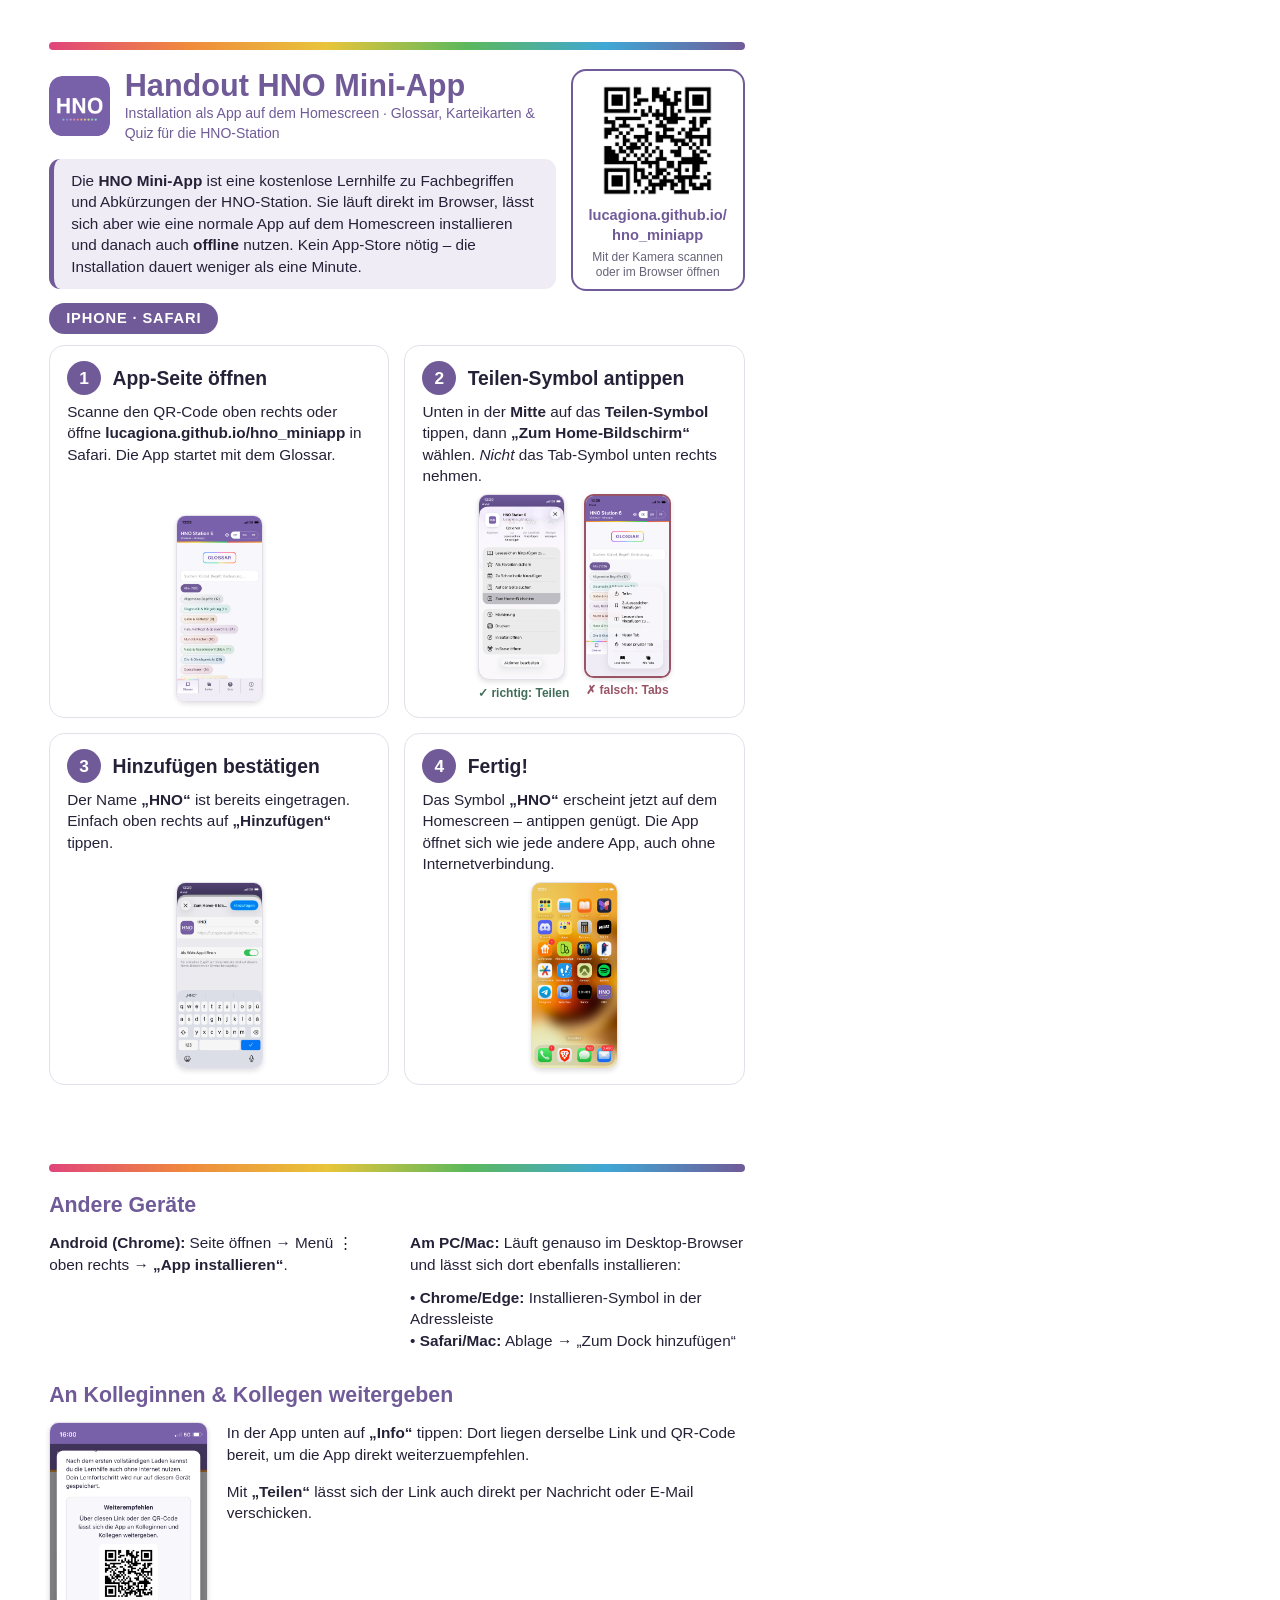
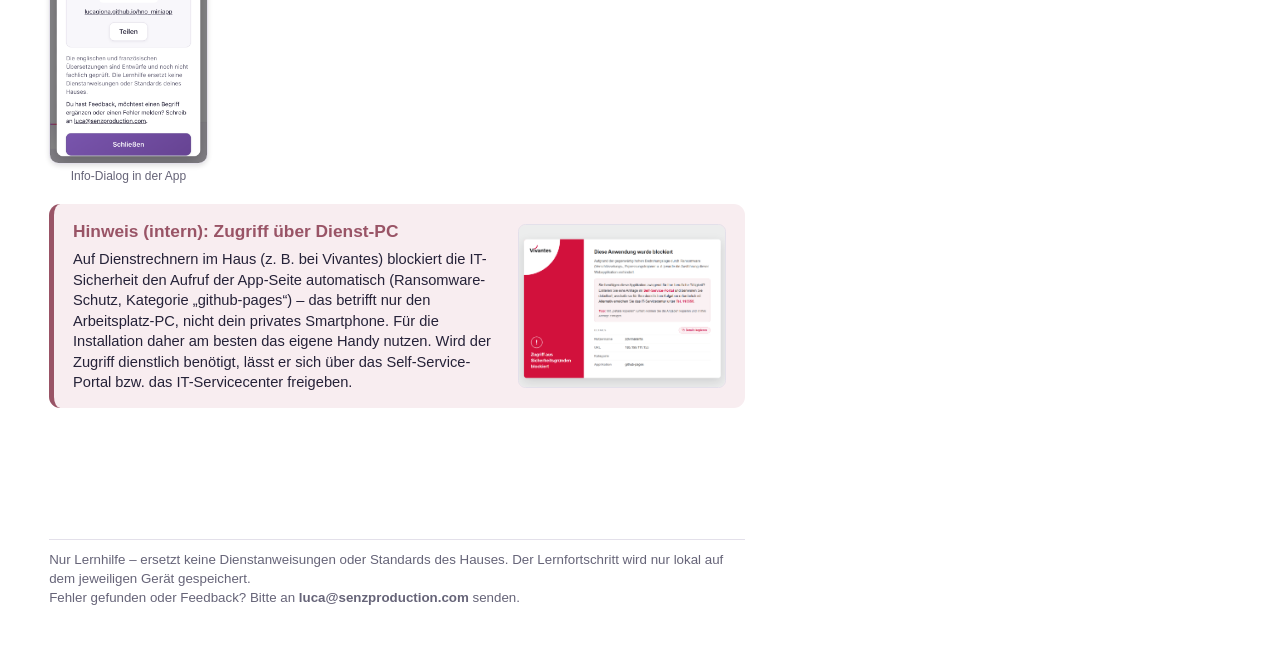
==== Handout/handout.html @ 230d3602 "Handout überarbeitet" ====
<!doctype html>
<!-- Quelle für Handout_HNO_Mini_App.pdf (2 Seiten A4).
     PDF erzeugen:
     "/Applications/Google Chrome.app/Contents/MacOS/Google Chrome" --headless --no-pdf-header-footer \
       --print-to-pdf=Handout/Handout_HNO_Mini_App.pdf Handout/handout.html -->
<html lang="de">
<head>
<meta charset="utf-8">
<title>Handout HNO Mini-App</title>
<style>
  @page { size: A4; margin: 0; }
  :root {
    --text: #252238; --muted: #666478; --line: #e3e0ea;
    --brand: #705b98; --brand-soft: #f0ecf6;
    --warn: #8a5a1b; --warn-soft: #fbf3e2;
    --bad: #995466; --bad-soft: #f8edf0;
  }
  * { box-sizing: border-box; }
  html, body { margin: 0; }
  body {
    font-family: -apple-system, "Helvetica Neue", Helvetica, Arial, sans-serif;
    color: var(--text); font-size: 11.5pt; line-height: 1.4;
    -webkit-print-color-adjust: exact; print-color-adjust: exact;
  }
  .page {
    width: 210mm; height: 297mm; padding: 11mm 13mm 10mm;
    display: flex; flex-direction: column; overflow: hidden;
    page-break-after: always; break-after: page;
  }
  .page:last-child { page-break-after: auto; break-after: auto; }
  .page > * { flex-shrink: 0; }
  .rainbow {
    height: 2.2mm; border-radius: 2mm; margin-bottom: 5mm;
    background: linear-gradient(90deg, #e0457b, #f08a3c, #e8c53a, #5cb85c, #3fa7d6, #705b98);
  }
  b { font-weight: 700; }

  header { display: flex; align-items: center; gap: 4mm; margin-bottom: 4mm; }
  header img { width: 16mm; height: 16mm; border-radius: 3.5mm; }
  h1 { margin: 0; font-size: 23pt; color: var(--brand); line-height: 1.1; }
  .sub { color: var(--brand); font-size: 10.5pt; margin-top: .5mm; }

  .top { display: grid; grid-template-columns: 1fr auto; gap: 4mm; margin-bottom: 3mm; }
  .intro {
    background: var(--brand-soft); border-left: 1.5mm solid var(--brand);
    border-radius: 3mm; padding: 3mm 4.5mm; align-self: stretch;
    
  }
  .pill {
    display: inline-block; align-self: flex-start; background: var(--brand); color: #fff;
    font-weight: 700; font-size: 11pt; letter-spacing: .06em;
    padding: 1.4mm 4.5mm; border-radius: 10mm; margin-bottom: 3mm;
  }

  .steps { display: grid; grid-template-columns: 1fr 1fr; grid-template-rows: auto auto; align-content: space-between; gap: 4mm; flex: 1 1 0; min-height: 0; }
  .step {
    border: .35mm solid var(--line); border-radius: 4mm; padding: 4mm 4.5mm;
    display: flex; flex-direction: column;
  }
  .step h2 { display: flex; align-items: center; gap: 3mm; margin: 0 0 1.5mm; font-size: 14.5pt; }
  .num {
    flex: none; width: 9mm; height: 9mm; border-radius: 50%; background: var(--brand); color: #fff;
    display: grid; place-items: center; font-size: 13pt; font-weight: 700;
  }
  .step p { margin: 0 0 2mm; }
  .shots { margin-top: auto; display: flex; justify-content: center; gap: 5mm; }
  .shot { width: 23mm; text-align: center; font-size: 9pt; color: var(--muted); }
  .shot img {
    width: 100%; display: block; border: .35mm solid var(--line); border-radius: 2.5mm;
    box-shadow: 0 .5mm 1.5mm rgba(0,0,0,.12);
  }
  .shot.wrong img { border: .6mm solid var(--bad); }
  .shot .cap { margin-top: 1.2mm; white-space: nowrap; }
  .shot.right .cap { color: #416d59; font-weight: 700; }
  .shot.wrong .cap { color: var(--bad); font-weight: 700; }

  h3 { font-size: 16pt; color: var(--brand); margin: 0 0 3mm; }
  .row { display: grid; grid-template-columns: 1fr 1fr; gap: 7mm; margin-bottom: 5mm; }
  .share { display: flex; gap: 5mm; align-items: flex-start; }
  .share .shot { width: 42mm; flex: none; }
  .qrbox {
    border: .6mm solid var(--brand); border-radius: 4mm; padding: 2.5mm 3mm;
    display: flex; flex-direction: column; align-items: center; justify-content: center;
    text-align: center; width: 46mm;
  }
  .qrbox img { width: 32mm; height: 32mm; }
  .qrbox .label { font-size: 9pt; color: var(--muted); line-height: 1.25; }
  .url { font-size: 11pt; font-weight: 700; color: var(--brand); margin: 1mm 0; word-break: break-all; }
  .other p { margin: 0 0 3mm; }
  .intern {
    background: var(--bad-soft); border-left: 1.5mm solid var(--bad); border-radius: 3mm;
    padding: 4mm 5mm; display: flex; gap: 5mm; align-items: center; margin-bottom: 6mm;
  }
  .intern h4 { margin: 0 0 1.5mm; color: var(--bad); font-size: 13pt; }
  .intern p { margin: 0; font-size: 11pt; }
  .intern img { width: 55mm; flex: none; border-radius: 2mm; border: .35mm solid var(--line); }
  footer {
    margin-top: auto; border-top: .35mm solid var(--line); padding-top: 3mm;
    color: var(--muted); font-size: 10pt;
  }
</style>
</head>
<body>

<section class="page">
  <div class="rainbow"></div>
  <div class="top">
  <div>
  <header>
    <img src="../icons/icon-192.png" alt="">
    <div>
      <h1>Handout HNO Mini-App</h1>
      <div class="sub">Installation als App auf dem Homescreen · Glossar, Karteikarten &amp; Quiz für die HNO-Station</div>
    </div>
  </header>

  <div class="intro"><div>
    Die <b>HNO Mini-App</b> ist eine kostenlose Lernhilfe zu Fachbegriffen und Abkürzungen der HNO-Station.
    Sie läuft direkt im Browser, lässt sich aber wie eine normale App auf dem Homescreen installieren und
    danach auch <b>offline</b> nutzen. Kein App-Store nötig – die Installation dauert weniger als eine Minute.
  </div></div>
  </div>
  <div class="qrbox">
    <img src="../qr-code.png" alt="QR-Code">
    <div>
      <div class="url">lucagiona.github.io/<wbr>hno_miniapp</div>
      <div class="label">Mit der Kamera scannen oder im Browser öffnen</div>
    </div>
  </div>
  </div>

  <div class="pill">IPHONE · SAFARI</div>

  <div class="steps">
    <div class="step">
      <h2><span class="num">1</span>App-Seite öffnen</h2>
      <p>Scanne den QR-Code oben rechts oder öffne <b>lucagiona.github.io/hno_miniapp</b> in Safari.
        Die App startet mit dem Glossar.</p>
      <div class="shots"><div class="shot"><img src="image002.png" alt=""></div></div>
    </div>

    <div class="step">
      <h2><span class="num">2</span>Teilen-Symbol antippen</h2>
      <p>Unten in der <b>Mitte</b> auf das <b>Teilen-Symbol</b> tippen, dann <b>„Zum Home-Bildschirm“</b>
        wählen. <i>Nicht</i> das Tab-Symbol unten rechts nehmen.</p>
      <div class="shots">
        <div class="shot right"><img src="image005.png" alt=""><div class="cap">✓ richtig: Teilen</div></div>
        <div class="shot wrong"><img src="image006.png" alt=""><div class="cap">✗ falsch: Tabs</div></div>
      </div>
    </div>

    <div class="step">
      <h2><span class="num">3</span>Hinzufügen bestätigen</h2>
      <p>Der Name <b>„HNO“</b> ist bereits eingetragen. Einfach oben rechts auf <b>„Hinzufügen“</b> tippen.</p>
      <div class="shots"><div class="shot"><img src="image004.png" alt=""></div></div>
    </div>

    <div class="step">
      <h2><span class="num">4</span>Fertig!</h2>
      <p>Das Symbol <b>„HNO“</b> erscheint jetzt auf dem Homescreen – antippen genügt. Die App öffnet sich wie
        jede andere App, auch ohne Internetverbindung.</p>
      <div class="shots"><div class="shot"><img src="image001.png" alt=""></div></div>
    </div>
  </div>
</section>

<section class="page">
  <div class="rainbow"></div>

  <div class="row">
    <div class="other">
      <h3>Andere Geräte</h3>
      <p><b>Android (Chrome):</b> Seite öffnen → Menü ⋮ oben rechts → <b>„App installieren“</b>.</p>
    </div>
    <div class="other">
      <h3>&nbsp;</h3>
      <p><b>Am PC/Mac:</b> Läuft genauso im Desktop-Browser und lässt sich dort ebenfalls installieren:</p>
      <p>• <b>Chrome/Edge:</b> Installieren-Symbol in der Adressleiste<br>
         • <b>Safari/Mac:</b> Ablage → „Zum Dock hinzufügen“</p>
    </div>
  </div>

  <h3>An Kolleginnen &amp; Kollegen weitergeben</h3>
  <div class="share" style="margin-bottom:5mm">
    <div class="shot"><img src="image003.png" alt=""><div class="cap">Info-Dialog in der App</div></div>
    <div>
      <p style="margin-top:0">In der App unten auf <b>„Info“</b> tippen: Dort liegen derselbe Link und QR-Code
        bereit, um die App direkt weiterzuempfehlen.</p>
      <p>Mit <b>„Teilen“</b> lässt sich der Link auch direkt per Nachricht oder E-Mail verschicken.</p>
    </div>
  </div>

  <div class="intern">
    <div>
      <h4>Hinweis (intern): Zugriff über Dienst-PC</h4>
      <p>Auf Dienstrechnern im Haus (z. B. bei Vivantes) blockiert die IT-Sicherheit den Aufruf der App-Seite
        automatisch (Ransomware-Schutz, Kategorie „github-pages“) – das betrifft nur den Arbeitsplatz-PC, nicht
        dein privates Smartphone. Für die Installation daher am besten das eigene Handy nutzen. Wird der Zugriff
        dienstlich benötigt, lässt er sich über das Self-Service-Portal bzw. das IT-Servicecenter freigeben.</p>
    </div>
    <img src="vivantes_fehlermeldung.png" alt="">
  </div>

  <footer>
    Nur Lernhilfe – ersetzt keine Dienstanweisungen oder Standards des Hauses. Der Lernfortschritt wird nur lokal
    auf dem jeweiligen Gerät gespeichert.<br>
    Fehler gefunden oder Feedback? Bitte an <b>luca@senzproduction.com</b> senden.
  </footer>
</section>

</body>
</html>
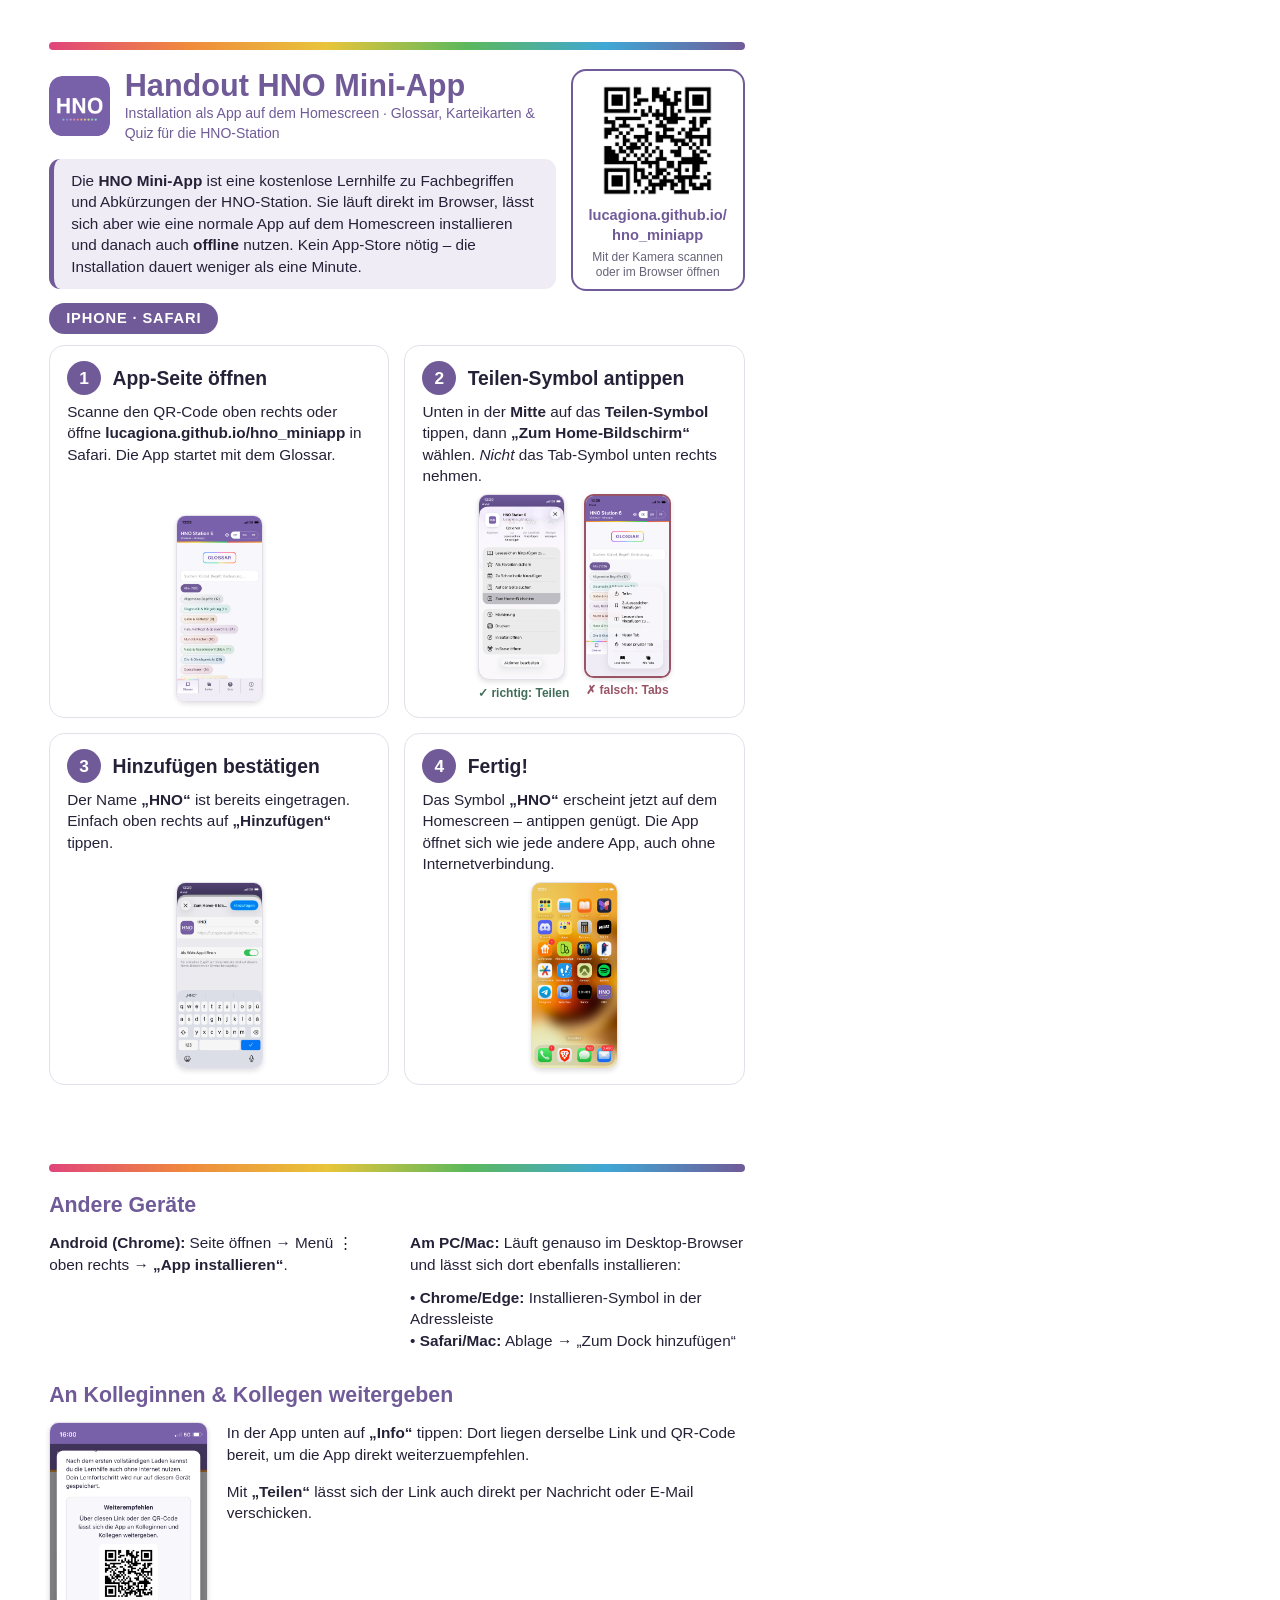
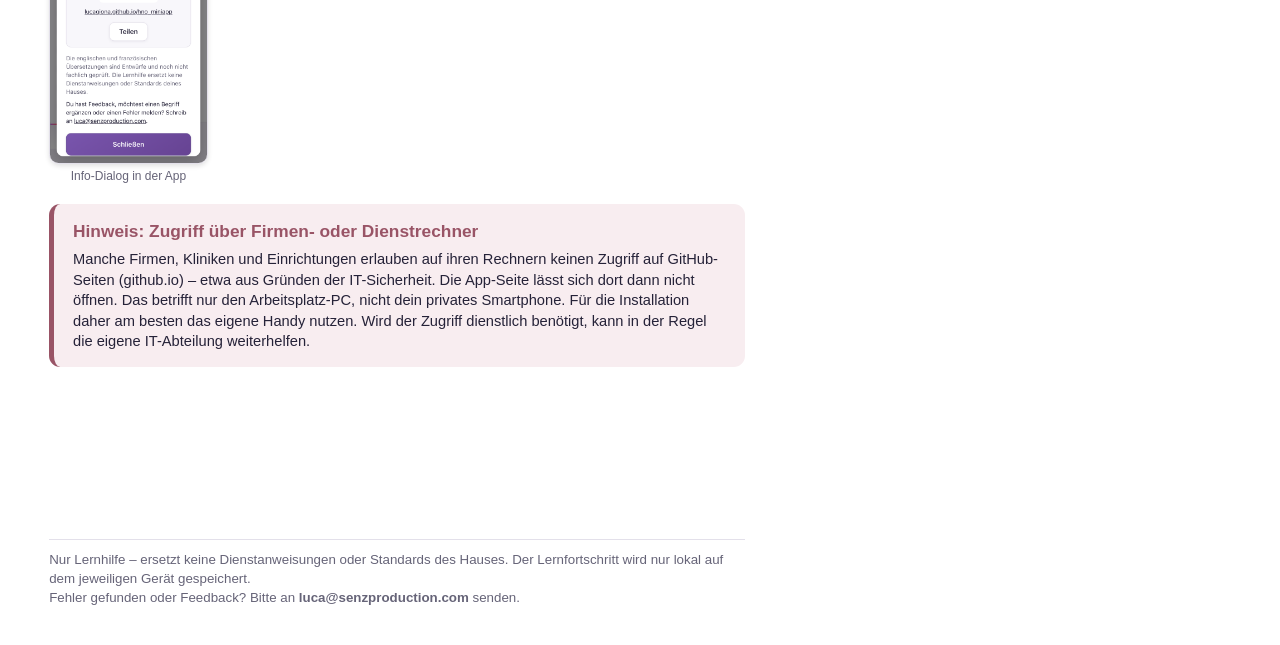
==== commit 34396772: "Handout übeerarbeitet" ====
--- a/Handout/handout.html
+++ b/Handout/handout.html
@@ -192,13 +192,13 @@
 
   <div class="intern">
     <div>
-      <h4>Hinweis (intern): Zugriff über Dienst-PC</h4>
-      <p>Auf Dienstrechnern im Haus (z. B. bei Vivantes) blockiert die IT-Sicherheit den Aufruf der App-Seite
-        automatisch (Ransomware-Schutz, Kategorie „github-pages“) – das betrifft nur den Arbeitsplatz-PC, nicht
-        dein privates Smartphone. Für die Installation daher am besten das eigene Handy nutzen. Wird der Zugriff
-        dienstlich benötigt, lässt er sich über das Self-Service-Portal bzw. das IT-Servicecenter freigeben.</p>
-    </div>
-    <img src="vivantes_fehlermeldung.png" alt="">
+      <h4>Hinweis: Zugriff über Firmen- oder Dienstrechner</h4>
+      <p>Manche Firmen, Kliniken und Einrichtungen erlauben auf ihren Rechnern keinen Zugriff auf GitHub-Seiten
+        (github.io) – etwa aus Gründen der IT-Sicherheit. Die App-Seite lässt sich dort dann nicht öffnen. Das
+        betrifft nur den Arbeitsplatz-PC, nicht dein privates Smartphone. Für die Installation daher am besten das
+        eigene Handy nutzen. Wird der Zugriff dienstlich benötigt, kann in der Regel die eigene IT-Abteilung
+        weiterhelfen.</p>
+    </div>
   </div>
 
   <footer>
